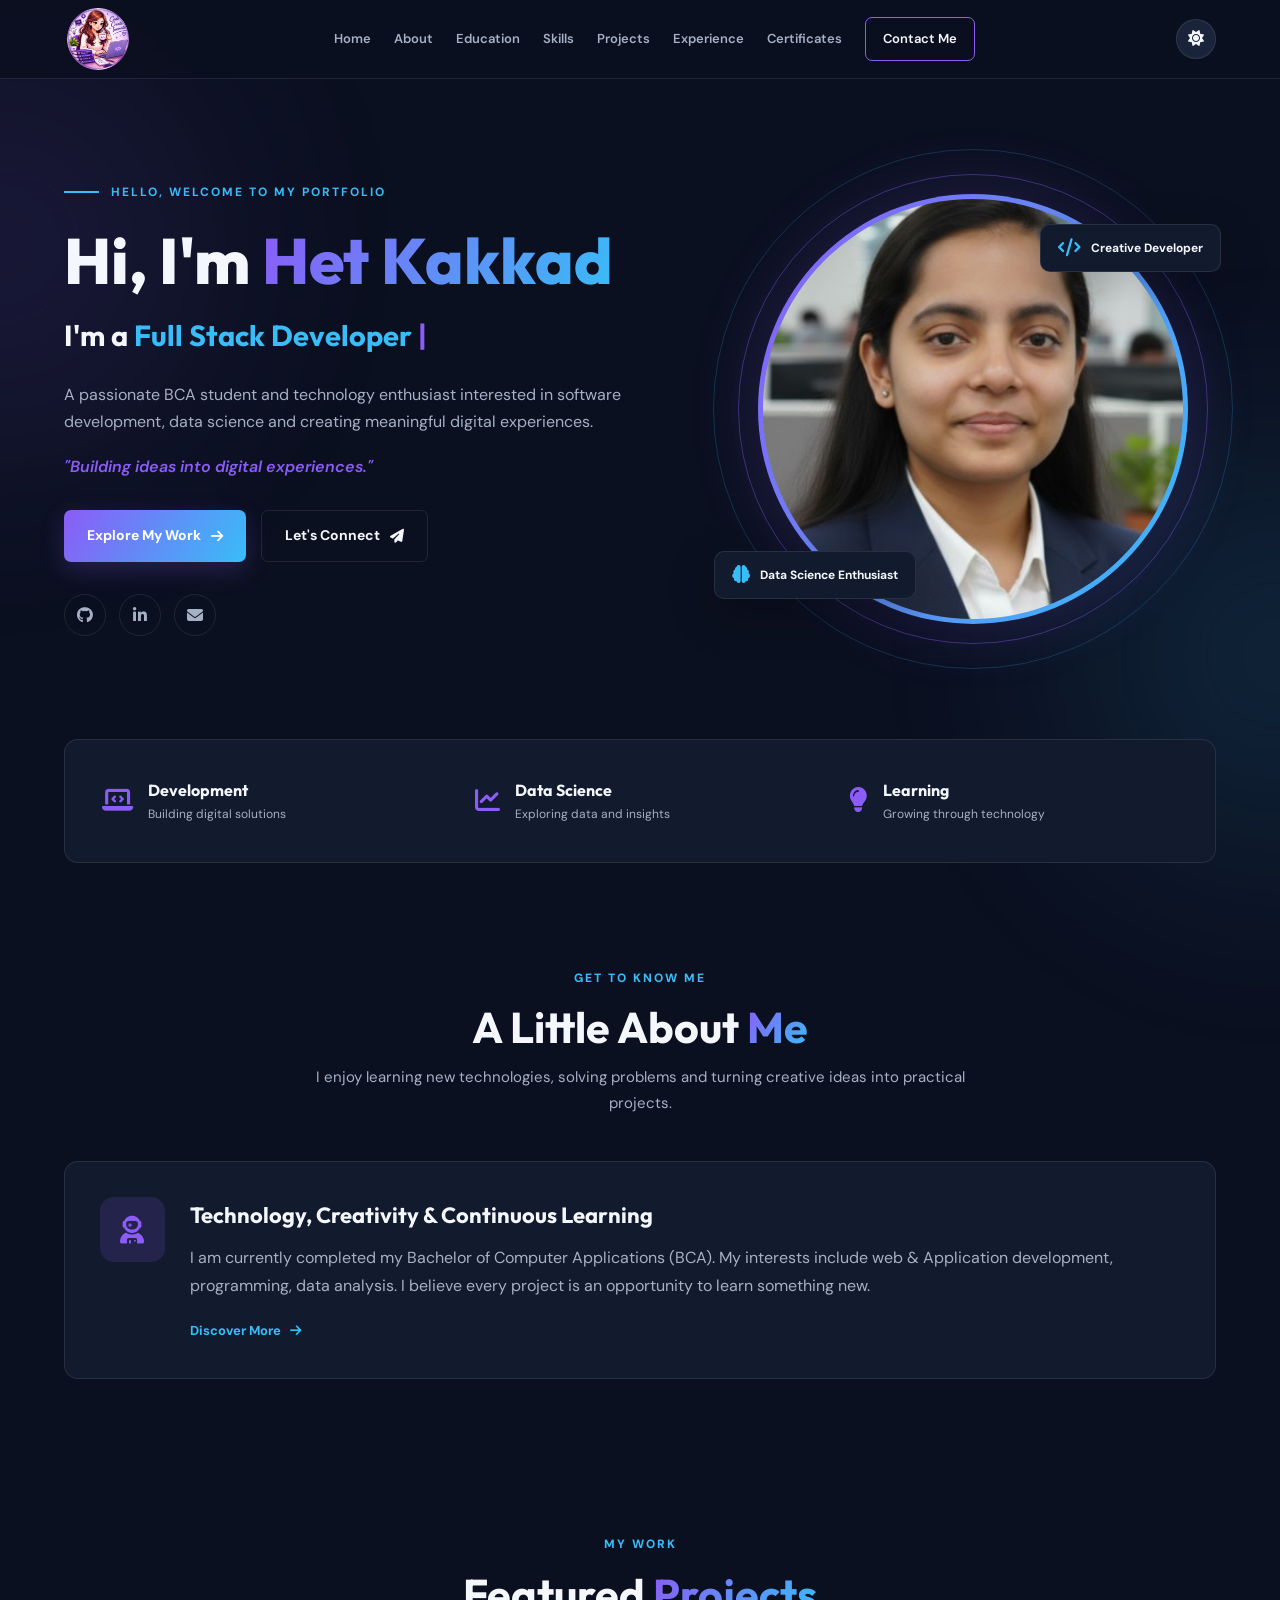
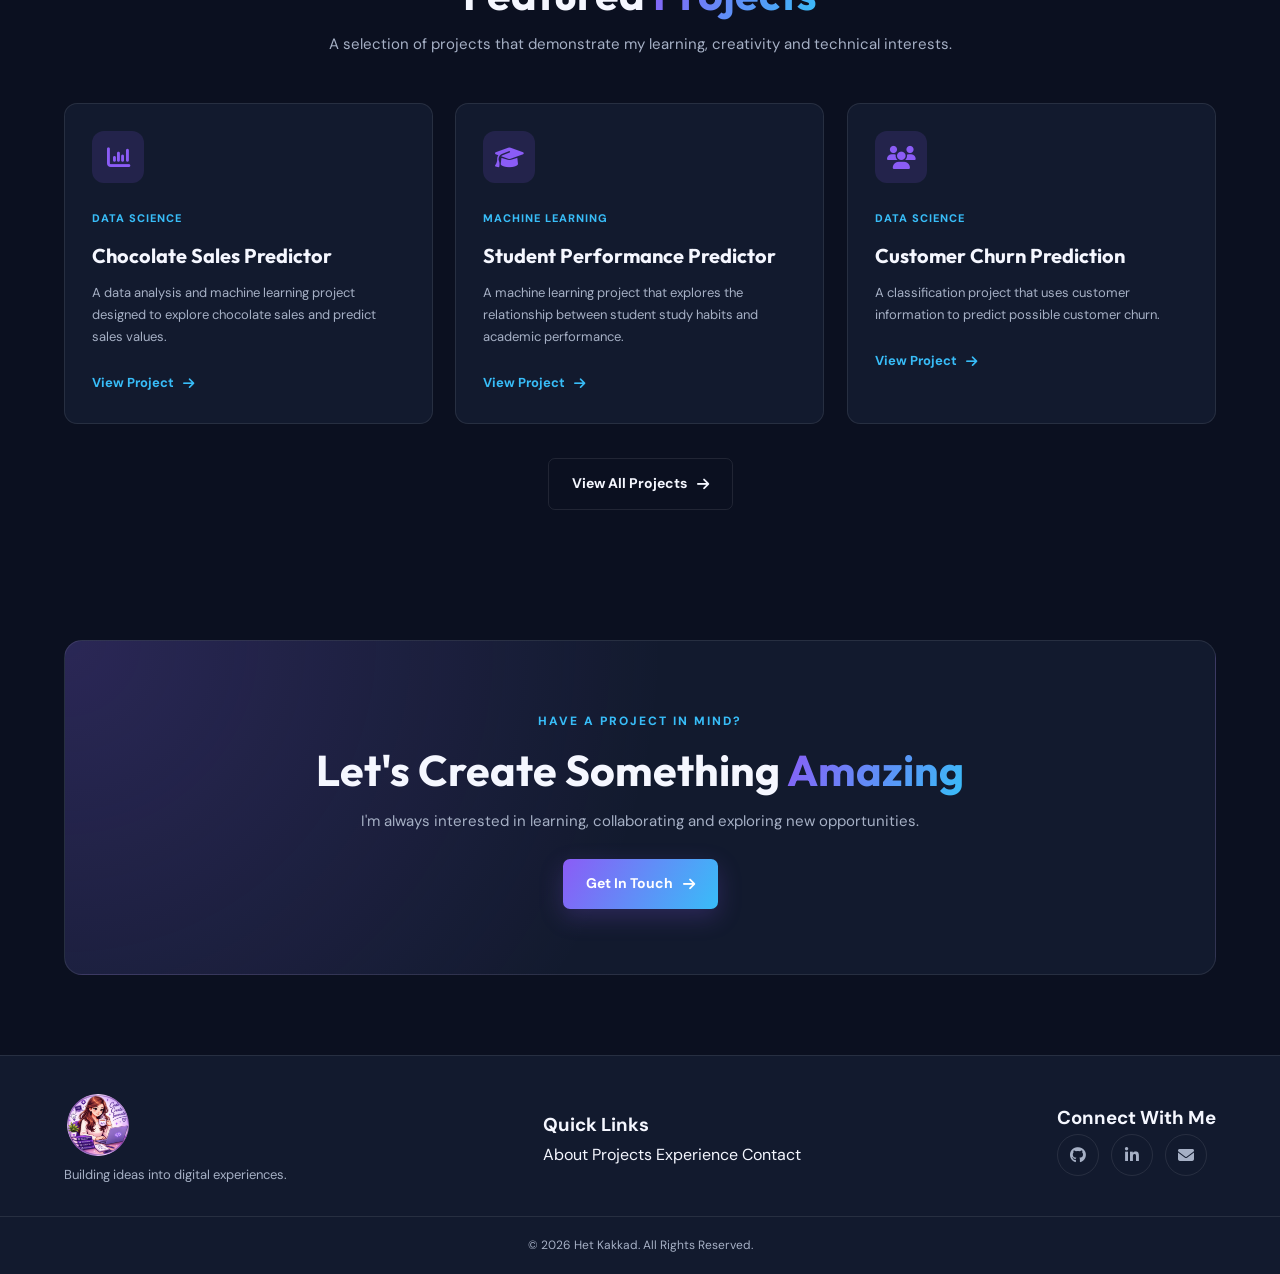
==== index.html @ 0180d745 "Initial Portfolio Website Upload" ====
<!DOCTYPE html>
<html lang="en">
<head>
    <meta charset="UTF-8">
    <meta name="viewport" content="width=device-width, initial-scale=1.0">

    <title>Het Kakkad | Full Stack Developer & Data Science Enthusiast</title>

    <meta name="description"
          content="Explore the portfolio of Het Kakkad, a Full Stack Developer and Data Science Enthusiast. Discover projects, skills, education and experience.">

    <meta name="author" content="Het Kakkad">

    <link rel="icon" href="assets/images/logo.png" type="image/png">

    <!-- Google Fonts -->
    <link rel="preconnect" href="https://fonts.googleapis.com">
    <link rel="preconnect" href="https://fonts.gstatic.com" crossorigin>

    <link href="https://fonts.googleapis.com/css2?family=DM+Sans:wght@400;500;600;700&family=Outfit:wght@400;500;600;700;800&display=swap"
          rel="stylesheet">

    <!-- Font Awesome Icons -->
    <link rel="stylesheet"
          href="https://cdnjs.cloudflare.com/ajax/libs/font-awesome/6.5.2/css/all.min.css">

    <!-- CSS -->
    <link rel="stylesheet" href="css/style.css">
    <link rel="stylesheet" href="css/responsive.css">
    <link rel="stylesheet" href="css/animation.css">
</head>

<body>

    <!-- Background Decoration -->
    <div class="background-glow glow-one"></div>
    <div class="background-glow glow-two"></div>

    <header class="header">
    <nav class="navbar container">

        <!-- Logo -->
        <a href="" class="logo" data-link="home">
           <img src="assets/images/logo.png" alt="Het Kakkad Logo" class="logo-image">
        </a>

        <!-- Navigation Links -->
        <div class="nav-menu" id="navMenu">

            <a href="index.html" class="nav-link" data-page="home" data-link="home">Home</a>

            <a href="myself_showcase/about.html" class="nav-link" data-page="about" data-link="about">About</a>

            <a href="myself_showcase/education.html" class="nav-link" data-page="education" data-link="education">Education</a>

            <a href="myself_showcase/skills.html" class="nav-link" data-page="skills" data-link="skills">Skills</a>

            <a href="myself_showcase/projects.html" class="nav-link" data-page="projects" data-link="projects">Projects</a>

            <a href="myself_showcase/experience.html" class="nav-link" data-page="experience" data-link="experience">Experience</a>

            <a href="myself_showcase/certifications.html" class="nav-link" data-page="certifications" data-link="certifications">Certificates</a>

            <a href="myself_showcase/contact.html" class="nav-link nav-contact" data-page="contact" data-link="contact">Contact Me</a>

        </div>

        <!-- Theme and Mobile Menu -->
        <div class="nav-actions">

            <button class="theme-toggle" id="themeToggle" aria-label="Toggle theme">
                <i class="fas fa-sun"></i>
            </button>

            <button class="menu-toggle" id="menuToggle" aria-label="Open menu">
                <i class="fas fa-bars"></i>
            </button>

        </div>

    </nav>
</header>


    <!-- Home / Hero Section -->
    <main>

        <section class="hero section container" id="home">

            <div class="hero-content">

                <p class="hero-greeting">
                    <span class="greeting-line"></span>
                    HELLO, WELCOME TO MY PORTFOLIO
                </p>

                <h1>
                    Hi, I'm <span class="gradient-text">Het Kakkad</span>
                </h1>

                <h2 class="hero-role">
                    I'm a <span id="typingText">Software Developer</span>
                    <span class="typing-cursor">|</span>
                </h2>

                <p class="hero-description">
                    A passionate BCA student and technology enthusiast
                    interested in software development, data science and
                    creating meaningful digital experiences.
                </p>

                <p class="hero-tagline">
                    "Building ideas into digital experiences."
                </p>

                <div class="hero-buttons">

                    <a href="myself_showcase/projects.html" class="btn btn-primary">
                        Explore My Work
                        <i class="fas fa-arrow-right"></i>
                    </a>

                    <a href="myself_showcase/contact.html" class="btn btn-outline">
                        Let's Connect
                        <i class="fas fa-paper-plane"></i>
                    </a>

                </div>

                <div class="hero-socials">

                    <a href="https://github.com/hetkakkad7205"
                       target="_blank" rel="noopener noreferrer"
                       aria-label="GitHub">
                        <i class="fab fa-github"></i>
                    </a>

                    <a href="https://www.linkedin.com/in/het-kakkad-6ab189360/"
                       target="_blank" rel="noopener noreferrer"
                       aria-label="LinkedIn">
                        <i class="fab fa-linkedin-in"></i>
                    </a>

                    <a href="mailto:het.kakkad7205@gmail.com"
                       aria-label="Email">
                        <i class="fas fa-envelope"></i>
                    </a>

                </div>

            </div>


            <!-- Profile Image -->
            <div class="hero-image-area">

                <div class="profile-decoration decoration-one"></div>
                <div class="profile-decoration decoration-two"></div>

                <div class="profile-image-wrapper">
                    <img
                        src="assets/images/HetProffessional.jpeg"
                        alt="Portrait of Het Kakkad"
                        class="profile-image"
                    >
                </div>


                <div class="floating-card card-top">
                    <i class="fas fa-code"></i>
                    <span>Creative Developer</span>
                </div>

                <div class="floating-card card-bottom">
                    <i class="fas fa-brain"></i>
                    <span>Data Science Enthusiast</span>
                </div>

            </div>

        </section>


        <!-- Quick Introduction -->
        <section class="intro-strip container">

            <div class="intro-item">
                <i class="fas fa-laptop-code"></i>
                <div>
                    <h3>Development</h3>
                    <p>Building digital solutions</p>
                </div>
            </div>

            <div class="intro-item">
                <i class="fas fa-chart-line"></i>
                <div>
                    <h3>Data Science</h3>
                    <p>Exploring data and insights</p>
                </div>
            </div>

            <div class="intro-item">
                <i class="fas fa-lightbulb"></i>
                <div>
                    <h3>Learning</h3>
                    <p>Growing through technology</p>
                </div>
            </div>

        </section>


        <!-- About Preview -->
        <section class="section container home-about">

            <div class="section-heading">

                <span class="section-label">GET TO KNOW ME</span>

                <h2>A Little About <span class="gradient-text">Me</span></h2>

                <p>
                    I enjoy learning new technologies, solving problems
                    and turning creative ideas into practical projects.
                </p>

            </div>

            <div class="about-preview-card">

                <div class="about-preview-icon">
                    <i class="fas fa-user-astronaut"></i>
                </div>

                <div class="about-preview-content">

                    <h3>Technology, Creativity & Continuous Learning</h3>

                    <p>
                        I am currently completed my Bachelor of Computer
                        Applications (BCA). My interests include web & Application
                        development, programming, data analysis. 
                        I believe every project is an
                        opportunity to learn something new.
                    </p>

                    <a href="myself_showcase/about.html" class="text-link">
                        Discover More <i class="fas fa-arrow-right"></i>
                    </a>

                </div>

            </div>

        </section>


        <!-- Featured Projects Preview -->
        <section class="section container">

            <div class="section-heading">

                <span class="section-label">MY WORK</span>

                <h2>Featured <span class="gradient-text">Projects</span></h2>

                <p>
                    A selection of projects that demonstrate my learning,
                    creativity and technical interests.
                </p>

            </div>

            <div class="project-preview-grid">

                <article class="project-preview-card">

                    <div class="project-preview-icon">
                        <i class="fas fa-chart-column"></i>
                    </div>

                    <span class="project-category">Data Science</span>

                    <h3>Chocolate Sales Predictor</h3>

                    <p>
                        A data analysis and machine learning project
                        designed to explore chocolate sales and predict
                        sales values.
                    </p>

                    <a href="myself_showcase/projects.html" class="text-link">
                        View Project <i class="fas fa-arrow-right"></i>
                    </a>

                </article>


                <article class="project-preview-card">

                    <div class="project-preview-icon">
                        <i class="fas fa-graduation-cap"></i>
                    </div>

                    <span class="project-category">Machine Learning</span>

                    <h3>Student Performance Predictor</h3>

                    <p>
                        A machine learning project that explores the
                        relationship between student study habits
                        and academic performance.
                    </p>

                    <a href="myself_showcase/projects.html" class="text-link">
                        View Project <i class="fas fa-arrow-right"></i>
                    </a>

                </article>


                <article class="project-preview-card">

                    <div class="project-preview-icon">
                        <i class="fas fa-users"></i>
                    </div>

                    <span class="project-category">Data Science</span>

                    <h3>Customer Churn Prediction</h3>

                    <p>
                        A classification project that uses customer
                        information to predict possible customer churn.
                    </p>

                    <a href="myself_showcase/projects.html" class="text-link">
                        View Project <i class="fas fa-arrow-right"></i>
                    </a>

                </article>

            </div>

            <div class="center-button">
                <a href="myself_showcase/projects.html" class="btn btn-outline">
                    View All Projects <i class="fas fa-arrow-right"></i>
                </a>
            </div>

        </section>


        <!-- Call To Action -->
        <section class="cta-section container">

            <div class="cta-content">

                <span class="section-label">HAVE A PROJECT IN MIND?</span>

                <h2>Let's Create Something <span class="gradient-text">Amazing</span></h2>

                <p>
                    I'm always interested in learning, collaborating
                    and exploring new opportunities.
                </p>

                <a href="myself_showcase/contact.html" class="btn btn-primary">
                    Get In Touch <i class="fas fa-arrow-right"></i>
                </a>

            </div>

        </section>
        

    </main>


    <!-- Footer -->
    
<footer class="footer">

    <div class="container footer-content">

        <!-- Footer Brand -->
        <div class="footer-brand">

            <a href="" class="logo" data-link="home">
               <img src="assets/images/logo.png" alt="Het Kakkad Logo" class="logo-image">
            </a>

            <p>Building ideas into digital experiences.</p>

        </div>

        <!-- Quick Links -->
        <div class="footer-links">

            <h3>Quick Links</h3>

            <a href="myself_showcase/about.html" data-link="about">About</a>
            <a href="myself_showcase/projects.html" data-link="projects">Projects</a>
            <a href="myself_showcase/experience.html" data-link="experience">Experience</a>
            <a href="myself_showcase/contact.html" data-link="contact">Contact</a>

        </div>

        <!-- Social Links -->
        <div class="footer-social-section">

            <h3>Connect With Me</h3>

            <div class="footer-socials">

                <a href="https://github.com/hetkakkad7205"
                   target="_blank" rel="noopener noreferrer"
                   aria-label="GitHub">
                    <i class="fab fa-github"></i>
                </a>

                <a href="https://www.linkedin.com/in/het-kakkad-6ab189360/"
                   target="_blank" rel="noopener noreferrer"
                   aria-label="LinkedIn">
                    <i class="fab fa-linkedin-in"></i>
                </a>

                <a href="mailto:hetkakkad7205@gmail.com"
                   aria-label="Email">
                    <i class="fas fa-envelope"></i>
                </a>

            </div>

        </div>

    </div>

    <!-- Copyright -->
    <div class="footer-bottom">

        <p>
            &copy; <span class="currentYear"></span>
            Het Kakkad. All Rights Reserved.
        </p>

    </div>

</footer>

<!-- Back to Top -->
<button id="backToTop" class="back-to-top" aria-label="Back to top">
    <i class="fas fa-arrow-up"></i>
</button>



    <!-- Back To Top -->
    <button id="backToTop" class="back-to-top"
            aria-label="Back to top">
        <i class="fas fa-arrow-up"></i>
    </button>


    <!-- JavaScript -->
    <script src="js/theme.js"></script>
    <script src="js/script.js"></script>
    
</body>
</html>
---- css/style.css ----
/* =====================================
   1. GLOBAL SETTINGS
===================================== */

:root {
    --background: #0b1020;
    --surface: #121a2e;
    --surface-light: #19243b;

    --text: #f5f7ff;
    --text-muted: #a6b0c5;

    --primary: #8b5cf6;
    --secondary: #38bdf8;

    --border: rgba(255, 255, 255, 0.09);

    --gradient: linear-gradient(120deg, #8b5cf6, #38bdf8);

    --shadow: 0 15px 45px rgba(0, 0, 0, 0.25);

    --transition: all 0.3s ease;
}

body.light-theme {
    --background: #f5f7fc;
    --surface: #ffffff;
    --surface-light: #edf1fa;

    --text: #172033;
    --text-muted: #647087;

    --primary: #7046e8;
    --secondary: #168acb;

    --border: rgba(20, 30, 50, 0.12);

    --shadow: 0 15px 45px rgba(30, 40, 70, 0.09);
}

* {
    margin: 0;
    padding: 0;
    box-sizing: border-box;
}

html {
    scroll-behavior: smooth;
    scroll-padding-top: 90px;
}

body {
    background: var(--background);
    color: var(--text);
    font-family: "DM Sans", sans-serif;
    line-height: 1.7;
    overflow-x: hidden;
    transition: var(--transition);
}

a {
    text-decoration: none;
    color: inherit;
}

button {
    font: inherit;
}

img {
    max-width: 100%;
    display: block;
}

.container {
    width: min(1150px, 90%);
    margin: auto;
}

.section {
    padding-top: 100px;
    padding-bottom: 50px;
}


/* =====================================
   2. BACKGROUND DECORATION
===================================== */

.background-glow {
    position: fixed;
    width: 400px;
    height: 400px;
    border-radius: 50%;
    filter: blur(120px);
    opacity: 0.13;
    pointer-events: none;
    z-index: -1;
}

.glow-one {
    background: #8b5cf6;
    top: 5%;
    left: -200px;
}

.glow-two {
    background: #38bdf8;
    bottom: 5%;
    right: -200px;
}


/* =====================================
   3. NAVIGATION BAR
===================================== */

.header {
    position: sticky;
    top: 0;
    z-index: 1000;
    background: rgba(11, 16, 32, 0.85);
    backdrop-filter: blur(18px);
    border-bottom: 1px solid var(--border);
}

body.light-theme .header {
    background: rgba(245, 247, 252, 0.88);
}

.navbar {
    min-height: 78px;
    display: flex;
    justify-content: space-between;
    align-items: center;
    gap: 25px;
}

.logo {
    font-family: "Outfit", sans-serif;
    font-size: 30px;
    font-weight: 800;
    letter-spacing: -1px;
}

.logo span {
    color: var(--primary);
}

.nav-menu {
    display: flex;
    align-items: center;
    gap: 23px;
}

.nav-link {
    font-size: 13px;
    font-weight: 600;
    color: var(--text-muted);
    transition: var(--transition);
}

.nav-link:hover,
.nav-link.active {
    color: var(--primary);
}

.nav-contact {
    padding: 10px 17px;
    border: 1px solid var(--primary);
    border-radius: 7px;
    color: var(--text);
}

.nav-contact:hover {
    background: var(--primary);
    color: white;
}

.nav-actions {
    display: flex;
    align-items: center;
    gap: 15px;
}

.theme-toggle,
.menu-toggle {
    background: var(--surface-light);
    border: 1px solid var(--border);
    color: var(--text);
    width: 40px;
    height: 40px;
    border-radius: 50%;
    cursor: pointer;
    transition: var(--transition);
}

.theme-toggle:hover,
.menu-toggle:hover {
    color: var(--primary);
    transform: translateY(-2px);
}

.menu-toggle {
    display: none;
}


/* =====================================
   4. BUTTONS
===================================== */

.btn {
    display: inline-flex;
    justify-content: center;
    align-items: center;
    gap: 10px;
    padding: 13px 23px;
    border-radius: 7px;
    font-weight: 700;
    font-size: 14px;
    transition: var(--transition);
    cursor: pointer;
}

.btn:hover {
    transform: translateY(-4px);
}

.btn-primary {
    background: var(--gradient);
    color: white;
    box-shadow: 0 8px 25px rgba(139, 92, 246, 0.22);
}

.btn-outline {
    border: 1px solid var(--border);
    color: var(--text);
    background: transparent;
}

.btn-outline:hover {
    border-color: var(--primary);
    color: var(--primary);
}


/* =====================================
   5. HERO SECTION
===================================== */

.hero {
    min-height: 650px;
    display: grid;
    grid-template-columns: 1.1fr 0.9fr;
    align-items: center;
    gap: 70px;
    padding-top: 80px;
    padding-bottom: 80px;
}

.hero-greeting {
    display: flex;
    align-items: center;
    gap: 12px;
    color: var(--secondary);
    font-size: 12px;
    letter-spacing: 2px;
    font-weight: 700;
    margin-bottom: 22px;
}

.greeting-line {
    width: 35px;
    height: 2px;
    background: var(--secondary);
}

.hero h1 {
    font-family: "Outfit", sans-serif;
    font-size: clamp(42px, 5vw, 68px);
    line-height: 1.12;
    font-weight: 800;
    margin-bottom: 15px;
}

.gradient-text {
    background: var(--gradient);
    background-clip: text;
    -webkit-background-clip: text;
    color: transparent;
}

.hero-role {
    font-family: "Outfit", sans-serif;
    font-size: clamp(20px, 2.5vw, 29px);
    margin-bottom: 20px;
}

#typingText {
    color: var(--secondary);
}

.typing-cursor {
    color: var(--primary);
    animation: blink 0.8s infinite;
}

.hero-description {
    max-width: 570px;
    color: var(--text-muted);
    font-size: 16px;
    margin-bottom: 18px;
}

.hero-tagline {
    font-style: italic;
    color: var(--primary);
    font-weight: 600;
    margin-bottom: 30px;
}

.hero-buttons {
    display: flex;
    flex-wrap: wrap;
    gap: 15px;
}

.hero-socials {
    display: flex;
    gap: 13px;
    margin-top: 32px;
}

.hero-socials a,
.footer-socials a {
    width: 42px;
    height: 42px;
    display: grid;
    place-items: center;
    border: 1px solid var(--border);
    border-radius: 50%;
    color: var(--text-muted);
    transition: var(--transition);
}

.hero-socials a:hover,
.footer-socials a:hover {
    color: white;
    background: var(--primary);
    border-color: var(--primary);
    transform: translateY(-4px);
}



/* =====================================
   6. PROFILE IMAGE
===================================== */

.hero-image-area {
    position: relative;
    display: flex;
    justify-content: center;
    align-items: center;
    min-height: 500px;
    width: 100%;
}

.profile-image-wrapper {
    width: 430px;
    height: 430px;
    max-width: 100%;
    aspect-ratio: 1 / 1;

    /* Keep the gradient border */
    padding: 5px;
    border-radius: 50%;
    background: var(--gradient);

    box-shadow: 0 0 70px rgba(139, 92, 246, 0.2);

    display: flex;
    justify-content: center;
    align-items: center;

    overflow: hidden;
    position: relative;
    z-index: 2;
    flex-shrink: 0;
}

.profile-image {
    width: 100%;
    height: 100%;
    display: block;

    border-radius: 50%;

    /* Fill the circular frame without colored gaps */
    object-fit: cover;
    object-position: center 30%;
}

.profile-decoration {
    position: absolute;
    border: 1px solid var(--primary);
    border-radius: 50%;
    opacity: 0.4;
    pointer-events: none;
}

.decoration-one {
    width: 470px;
    height: 470px;
}

.decoration-two {
    width: 520px;
    height: 520px;
    border-color: var(--secondary);
    opacity: 0.2;
}

.floating-card {
    position: absolute;
    z-index: 3;
    display: flex;
    align-items: center;
    gap: 10px;
    padding: 13px 17px;
    background: var(--surface);
    border: 1px solid var(--border);
    border-radius: 10px;
    box-shadow: var(--shadow);
    font-size: 12px;
    font-weight: 700;
}

.floating-card i {
    color: var(--secondary);
    font-size: 18px;
}

.card-top {
    top: 65px;
    right: -5px;
}

.card-bottom {
    bottom: 60px;
    left: -15px;
}


/* =====================================
   7. INTRO STRIP
===================================== */

.intro-strip {
    display: grid;
    grid-template-columns: repeat(3, 1fr);
    gap: 20px;
    padding: 25px;
    border: 1px solid var(--border);
    border-radius: 14px;
    background: var(--surface);
}

.intro-item {
    display: flex;
    align-items: center;
    gap: 15px;
    padding: 12px;
}

.intro-item > i {
    font-size: 25px;
    color: var(--primary);
}

.intro-item h3 {
    font-family: "Outfit", sans-serif;
    font-size: 16px;
}

.intro-item p {
    color: var(--text-muted);
    font-size: 12px;
}


/* =====================================
   8. SECTION HEADINGS
===================================== */

.section-heading {
    text-align: center;
    max-width: 700px;
    margin: 0 auto 45px;
}

.section-label {
    color: var(--secondary);
    font-size: 12px;
    font-weight: 800;
    letter-spacing: 2px;
}

.section-heading h2,
.cta-content h2 {
    font-family: "Outfit", sans-serif;
    font-size: clamp(30px, 4vw, 43px);
    line-height: 1.2;
    margin: 12px 0;
}

.section-heading p,
.cta-content p {
    color: var(--text-muted);
    font-size: 15px;
}


/* =====================================
   9. ABOUT PREVIEW
===================================== */

.about-preview-card {
    display: flex;
    gap: 25px;
    align-items: flex-start;
    background: var(--surface);
    border: 1px solid var(--border);
    padding: 35px;
    border-radius: 14px;
    transition: var(--transition);
}

.about-preview-card:hover {
    transform: translateY(-5px);
    border-color: var(--primary);
}

.about-preview-icon {
    min-width: 65px;
    height: 65px;
    display: grid;
    place-items: center;
    border-radius: 14px;
    background: rgba(139, 92, 246, 0.14);
    color: var(--primary);
    font-size: 28px;
}

.about-preview-content h3 {
    font-family: "Outfit", sans-serif;
    font-size: 22px;
    margin-bottom: 10px;
}

.about-preview-content p {
    color: var(--text-muted);
    margin-bottom: 17px;
}

.text-link {
    display: inline-flex;
    gap: 9px;
    align-items: center;
    color: var(--secondary);
    font-weight: 700;
    font-size: 13px;
    transition: var(--transition);
}

.text-link:hover {
    color: var(--primary);
    gap: 14px;
}


/* =====================================
   10. PROJECT PREVIEW
===================================== */

.project-preview-grid {
    display: grid;
    grid-template-columns: repeat(3, 1fr);
    gap: 22px;
}

.project-preview-card {
    background: var(--surface);
    border: 1px solid var(--border);
    border-radius: 13px;
    padding: 27px;
    transition: var(--transition);
}

.project-preview-card:hover {
    transform: translateY(-8px);
    border-color: var(--primary);
    box-shadow: var(--shadow);
}

.project-preview-icon {
    width: 52px;
    height: 52px;
    display: grid;
    place-items: center;
    border-radius: 12px;
    background: rgba(139, 92, 246, 0.14);
    color: var(--primary);
    font-size: 23px;
    margin-bottom: 20px;
}

.project-category {
    font-size: 11px;
    color: var(--secondary);
    font-weight: 800;
    text-transform: uppercase;
    letter-spacing: 1px;
}

.project-preview-card h3 {
    font-family: "Outfit", sans-serif;
    font-size: 20px;
    margin: 9px 0;
}

.project-preview-card p {
    font-size: 13px;
    color: var(--text-muted);
    margin-bottom: 20px;
}

.center-button {
    text-align: center;
    margin-top: 35px;
}


/* =====================================
   11. CALL TO ACTION
===================================== */

.cta-section {
    margin-top: 80px;
    margin-bottom: 80px;
    padding: 65px 30px;
    text-align: center;
    background:
        radial-gradient(circle at top left, rgba(139, 92, 246, 0.2), transparent 50%),
        var(--surface);
    border: 1px solid var(--border);
    border-radius: 18px;
}

.cta-content {
    max-width: 650px;
    margin: auto;
}

.cta-content p {
    margin-bottom: 25px;
}


/* =====================================
   12. FOOTER
===================================== */

.footer {
    background: var(--surface);
    border-top: 1px solid var(--border);
    padding-top: 35px;
}

.footer-content {
    display: flex;
    justify-content: space-between;
    align-items: center;
    padding-bottom: 30px;
}

.footer-brand p {
    color: var(--text-muted);
    font-size: 13px;
}

.footer-socials {
    display: flex;
    gap: 12px;
}

.footer-bottom {
    border-top: 1px solid var(--border);
    padding: 18px;
    text-align: center;
}

.footer-bottom p {
    color: var(--text-muted);
    font-size: 12px;
}


/* =====================================
   13. BACK TO TOP
===================================== */

.back-to-top {
    position: fixed;
    right: 25px;
    bottom: 25px;
    width: 45px;
    height: 45px;
    border: none;
    border-radius: 50%;
    background: var(--gradient);
    color: white;
    cursor: pointer;
    opacity: 0;
    visibility: hidden;
    transform: translateY(15px);
    transition: var(--transition);
    z-index: 500;
}

.back-to-top.show {
    opacity: 1;
    visibility: visible;
    transform: translateY(0);
}


/* =====================================
   14. GENERAL PAGE ELEMENTS
===================================== */

.page-hero {
    padding: 100px 0 55px;
    text-align: center;
}

.page-hero h1 {
    font-family: "Outfit", sans-serif;
    font-size: clamp(36px, 5vw, 55px);
    margin: 12px 0;
}

.page-hero p {
    color: var(--text-muted);
    max-width: 650px;
    margin: auto;
}

.content-card {
    background: var(--surface);
    border: 1px solid var(--border);
    border-radius: 13px;
    padding: 28px;
    transition: var(--transition);
}

.content-card:hover {
    border-color: var(--primary);
    transform: translateY(-4px);
}

.page-content {
    padding-bottom: 100px;
}

.muted-text {
    color: var(--text-muted);
}


/* =====================================
   15. ANIMATIONS
===================================== */

@keyframes blink {
    50% {
        opacity: 0;
    }
}

@keyframes float {
    0%, 100% {
        transform: translateY(0);
    }

    50% {
        transform: translateY(-12px);
    }
}

.floating-card {
    animation: float 4s ease-in-out infinite;
}

.card-bottom {
    animation-delay: 1s;
}


/* =====================================
   16. ACCESSIBILITY
===================================== */

a:focus-visible,
button:focus-visible {
    outline: 3px solid var(--secondary);
    outline-offset: 4px;
}

::selection {
    background: var(--primary);
    color: white;
}


/* =====================================
   INNER PAGE LAYOUTS
===================================== */

.about-page-grid {
    display: grid;
    grid-template-columns: 0.8fr 1.2fr;
    gap: 50px;
    align-items: center;
}


.about-photo {
    height: 430px;
    padding: 8px;
    background: var(--gradient);
    border-radius: 18px;
    overflow: hidden;
}

.about-photo img {
    width: 100%;
    height: 100%;
    object-fit: cover;
    object-position: center 30%;
    border-radius: 13px;
}


.about-page-text h2 {
    font-family: "Outfit", sans-serif;
    font-size: 34px;
    margin: 10px 0;
}

.about-page-text h3 {
    font-size: 17px;
    color: var(--secondary);
    margin-bottom: 20px;
}

.about-page-text p {
    color: var(--text-muted);
    margin-bottom: 15px;
}

.about-page-text .btn {
    margin-top: 12px;
}

.inner-heading {
    margin-top: 80px;
}

.info-grid {
    display: grid;
    grid-template-columns: repeat(4, 1fr);
    gap: 20px;
}

.info-card i {
    font-size: 28px;
    color: var(--primary);
    margin-bottom: 15px;
}

.info-card h3,
.tool-card h3 {
    font-family: "Outfit", sans-serif;
    margin-bottom: 8px;
}

.info-card p {
    color: var(--text-muted);
    font-size: 13px;
}


/* =====================================
   EDUCATION TIMELINE
===================================== */

.timeline {
    max-width: 850px;
    margin: auto;
    position: relative;
    padding-left: 40px;
}

.timeline::before {
    content: "";
    position: absolute;
    left: 13px;
    top: 0;
    bottom: 0;
    width: 2px;
    background: var(--primary);
    opacity: 0.5;
}

.timeline-item {
    position: relative;
    margin-bottom: 30px;
}

.timeline-icon {
    position: absolute;
    left: -56px;
    top: 22px;
    width: 38px;
    height: 38px;
    display: grid;
    place-items: center;
    border-radius: 50%;
    background: var(--primary);
    color: white;
    border: 4px solid var(--background);
}

.timeline-item h2 {
    font-family: "Outfit", sans-serif;
    font-size: 22px;
    margin: 9px 0;
}

.timeline-item h3 {
    font-size: 15px;
    color: var(--secondary);
    margin-bottom: 5px;
}

.timeline-item p {
    margin-top: 10px;
    color: var(--text-muted);
}

.education-note {
    display: flex;
    gap: 20px;
    align-items: center;
    margin-top: 45px;
}

.education-note > i {
    color: var(--primary);
    font-size: 30px;
}


/* =====================================
   SKILLS
===================================== */

.skills-grid {
    display: grid;
    grid-template-columns: repeat(4, 1fr);
    gap: 20px;
}

.skill-card {
    text-align: center;
}

.skill-card i {
    color: var(--primary);
    font-size: 37px;
    margin-bottom: 15px;
}

.skill-card h3 {
    font-family: "Outfit", sans-serif;
}

.skill-card p {
    font-size: 12px;
    color: var(--text-muted);
}

.tools-grid {
    display: grid;
    grid-template-columns: repeat(4, 1fr);
    gap: 15px;
}

.tool-card {
    display: flex;
    align-items: center;
    gap: 12px;
}

.tool-card i {
    font-size: 23px;
    color: var(--secondary);
}

.tool-card h3 {
    font-size: 15px;
    margin: 0;
}

.skills-disclaimer {
    font-size: 12px;
    margin-top: 25px;
}


/* =====================================
   PROJECTS
===================================== */

.project-filters {
    display: flex;
    justify-content: center;
    flex-wrap: wrap;
    gap: 12px;
    margin-bottom: 35px;
}

.filter-btn {
    padding: 10px 18px;
    border: 1px solid var(--border);
    background: var(--surface);
    color: var(--text-muted);
    border-radius: 30px;
    cursor: pointer;
    transition: var(--transition);
    font-weight: 600;
    font-size: 13px;
}

.filter-btn:hover,
.filter-btn.active {
    background: var(--primary);
    color: white;
    border-color: var(--primary);
}

.projects-grid {
    display: grid;
    grid-template-columns: repeat(3, 1fr);
    gap: 22px;
}

.project-card {
    transition: opacity 0.25s ease, transform 0.25s ease;
}

.project-card.hidden {
    display: none;
}

.project-image-placeholder {
    height: 150px;
    display: grid;
    place-items: center;
    border-radius: 9px;
    margin-bottom: 20px;
    background: linear-gradient(135deg, rgba(139, 92, 246, 0.22), rgba(56, 189, 248, 0.15));
    color: var(--primary);
    font-size: 45px;
}

.project-card h3 {
    font-family: "Outfit", sans-serif;
    font-size: 20px;
    margin: 9px 0;
}

.project-card p {
    font-size: 13px;
    color: var(--text-muted);
    margin-bottom: 15px;
}

.project-card .details-btn {
    border: none;
    background: none;
    padding: 0;
    cursor: pointer;
}

.project-note {
    margin-top: 25px;
    font-size: 12px;
}


/* =====================================
   PROJECT MODAL
===================================== */

.modal {
    display: none;
    position: fixed;
    inset: 0;
    z-index: 2000;
    padding: 20px;
    background: rgba(0, 0, 0, 0.75);
    align-items: center;
    justify-content: center;
}

.modal.open {
    display: flex;
}

.modal-content {
    width: min(600px, 100%);
    max-height: 85vh;
    overflow-y: auto;
    background: var(--surface);
    border: 1px solid var(--border);
    border-radius: 15px;
    padding: 35px;
    position: relative;
}

.modal-content h2 {
    font-family: "Outfit", sans-serif;
    font-size: 27px;
    margin: 12px 0;
}

.modal-content h3 {
    margin-top: 25px;
}

.modal-content p {
    color: var(--text-muted);
    margin-top: 12px;
}

.modal-content .btn {
    margin-top: 25px;
}

.modal-close {
    position: absolute;
    top: 10px;
    right: 17px;
    border: none;
    background: none;
    color: var(--text);
    font-size: 32px;
    cursor: pointer;
}


/* =====================================
   CERTIFICATES AND RESUME
===================================== */

.certificate-grid {
    display: grid;
    grid-template-columns: repeat(3, 1fr);
    gap: 22px;
}

.certificate-icon {
    width: 55px;
    height: 55px;
    display: grid;
    place-items: center;
    background: rgba(139, 92, 246, 0.14);
    color: var(--primary);
    border-radius: 12px;
    font-size: 26px;
    margin-bottom: 18px;
}

.certificate-card h3 {
    font-family: "Outfit", sans-serif;
    margin-bottom: 10px;
}

.certificate-card p {
    color: var(--text-muted);
    font-size: 13px;
    margin-bottom: 8px;
}

.certificate-card .text-link {
    margin-top: 15px;
}

.styled-list {
    padding-left: 22px;
    color: var(--text-muted);
}

.styled-list li {
    padding: 7px 0;
}

.resume-card {
    display: flex;
    align-items: center;
    gap: 20px;
}

.resume-card > i {
    font-size: 40px;
    color: var(--primary);
}

.resume-card > div:nth-child(2) {
    flex: 1;
}

.resume-card h3 {
    font-family: "Outfit", sans-serif;
}

.resume-card p {
    font-size: 13px;
}

.resume-actions {
    display: flex;
    flex-wrap: wrap;
    gap: 10px;
}


/* =====================================
   CONTACT
===================================== */

.contact-layout {
    display: grid;
    grid-template-columns: 0.9fr 1.1fr;
    gap: 35px;
    align-items: start;
}

.contact-information h2 {
    font-family: "Outfit", sans-serif;
    font-size: 31px;
    margin: 12px 0;
}

.contact-information > p {
    margin-bottom: 25px;
}

.contact-info-card {
    display: flex;
    align-items: center;
    gap: 18px;
    margin-bottom: 15px;
    transition: var(--transition);
}

.contact-info-card:hover {
    transform: translateX(5px);
    border-color: var(--primary);
}

.contact-info-card > i {
    width: 48px;
    height: 48px;
    display: grid;
    place-items: center;
    background: rgba(139, 92, 246, 0.14);
    color: var(--primary);
    border-radius: 10px;
    font-size: 21px;
}

.contact-info-card h3 {
    font-family: "Outfit", sans-serif;
    font-size: 16px;
}

.contact-info-card p {
    color: var(--text-muted);
    font-size: 13px;
}

.contact-form-card h2 {
    font-family: "Outfit", sans-serif;
    margin-bottom: 5px;
}

.contact-form-card > p {
    margin-bottom: 25px;
}

.form-group {
    margin-bottom: 18px;
}

.form-group label {
    display: block;
    font-weight: 600;
    font-size: 13px;
    margin-bottom: 7px;
}

.form-group input,
.form-group textarea {
    width: 100%;
    padding: 13px 15px;
    border: 1px solid var(--border);
    border-radius: 8px;
    outline: none;
    background: var(--background);
    color: var(--text);
    font: inherit;
    font-size: 14px;
    transition: var(--transition);
}

.form-group textarea {
    resize: vertical;
    min-height: 130px;
}

.form-group input:focus,
.form-group textarea:focus {
    border-color: var(--primary);
    box-shadow: 0 0 0 3px rgba(139, 92, 246, 0.12);
}

.form-submit {
    border: none;
}

.form-status {
    margin-top: 15px;
    font-size: 13px;
    color: var(--secondary);
}

.form-note {
    font-size: 11px;
    color: var(--text-muted);
    margin-top: 12px;
}


/* =====================================
   SMALL SCREEN ADDITIONS
===================================== */

@media (max-width: 850px) {
    .about-page-grid,
    .contact-layout {
        grid-template-columns: 1fr;
    }

    .about-photo {
        max-width: 400px;
        margin: auto;
        width: 100%;
    }

    .info-grid,
    .skills-grid,
    .tools-grid,
    .certificate-grid,
    .projects-grid {
        grid-template-columns: repeat(2, 1fr);
    }

    .resume-card {
        flex-wrap: wrap;
    }
}

@media (max-width: 600px) {
    .info-grid,
    .skills-grid,
    .tools-grid,
    .certificate-grid,
    .projects-grid {
        grid-template-columns: 1fr;
    }

    .timeline {
        padding-left: 32px;
    }

    .timeline-icon {
        left: -48px;
    }

    .education-note {
        align-items: flex-start;
    }

    .resume-actions {
        width: 100%;
    }

    .resume-actions .btn {
        flex: 1;
    }

    .modal-content {
        padding: 25px 20px;
    }
}


/* =====================================
   PORTFOLIO LOGO
===================================== */

.logo {
    width: 68px;
    height: 68px;
    display: inline-flex;
    align-items: center;
    justify-content: center;
    flex-shrink: 0;

    border-radius: 50%;
    overflow: hidden;
    padding: 3px;

    transition: all 0.3s ease;
}

.logo img {
    width: 100%;
    height: 100%;
    object-fit: contain;
    border-radius: 50%;
    display: block;
}

/* Light Theme */
[data-theme="light"] .logo {
    background: #fff8ff;
    border: 2px solid #c49be8;
    box-shadow: 0 3px 14px rgba(125, 70, 170, 0.15);
}

/* Dark Theme */
[data-theme="dark"] .logo {
    background: #171326;
    border: 2px solid #a879ed;
    box-shadow: 0 0 16px rgba(168, 121, 237, 0.35);
}

/* Hover */
.logo:hover {
    transform: scale(1.07);
}
---- css/responsive.css ----
/* =========================================
   RESPONSIVE DESIGN - HET KAKKAD PORTFOLIO
========================================= */

* {
    box-sizing: border-box;
}

img {
    max-width: 100%;
}

.container {
    width: min(90%, 1200px);
    margin-left: auto;
    margin-right: auto;
}

body {
    overflow-x: hidden;
}

section {
    scroll-margin-top: 90px;
}

/* =========================================
   LARGE DESKTOPS - 1400px AND ABOVE
========================================= */

@media screen and (min-width: 1400px) {
    .container {
        max-width: 1300px;
    }

    .hero {
        gap: 70px;
    }

    .hero h1 {
        font-size: 3.8rem;
    }
}

/* =========================================
   LAPTOPS - 1025px TO 1200px
========================================= */

@media screen and (max-width: 1200px) {
    .container {
        width: 92%;
    }

    .hero {
        gap: 35px;
    }

    .hero h1 {
        font-size: 3rem;
    }

    .profile-image-wrapper {
        width: 360px;
        height: 360px;
    }

    .decoration-one {
        width: 390px;
        height: 390px;
    }

    .decoration-two {
        width: 440px;
        height: 440px;
    }

    .project-preview-grid {
        grid-template-columns: repeat(3, minmax(0, 1fr));
    }
}

/* =========================================
   TABLETS - 768px TO 1024px
========================================= */

@media screen and (max-width: 1024px) {
    .navbar {
        gap: 15px;
    }

    .logo {
        width: 58px;
        height: 58px;
    }

    .nav-menu {
        gap: 12px;
    }

    .nav-link {
        font-size: 0.82rem;
    }

    .hero {
        min-height: auto;
        padding-top: 70px;
        padding-bottom: 70px;
        gap: 25px;
    }

    .hero h1 {
        font-size: 2.7rem;
    }

    .hero-role {
        font-size: 1.5rem;
    }

    .hero-image-area {
        min-height: 430px;
    }

    .profile-image-wrapper {
        width: 320px;
        height: 320px;
    }

    .decoration-one {
        width: 350px;
        height: 350px;
    }

    .decoration-two {
        width: 400px;
        height: 400px;
    }

    .intro-strip {
        grid-template-columns: repeat(2, 1fr);
        gap: 25px;
    }

    .project-preview-grid {
        grid-template-columns: repeat(2, minmax(0, 1fr));
    }

    .footer-content {
        flex-wrap: wrap;
        gap: 35px;
    }
}

/* =========================================
   MOBILE AND SMALL TABLETS - 767px BELOW
========================================= */

@media screen and (max-width: 767px) {
    .container {
        width: 92%;
    }

    /* HEADER */

    .header {
        position: relative;
        z-index: 1000;
    }

    .navbar {
        min-height: 75px;
        justify-content: space-between;
        position: relative;
    }

    .logo {
        width: 55px;
        height: 55px;
    }

    .nav-actions {
        display: flex;
        align-items: center;
        gap: 12px;
    }

    .menu-toggle {
        display: flex;
        align-items: center;
        justify-content: center;
        cursor: pointer;
    }

    .nav-menu {
        display: none;
        position: absolute;
        top: 100%;
        left: 0;
        right: 0;
        width: 100%;
        flex-direction: column;
        align-items: stretch;
        gap: 0;
        padding: 12px;
        border-radius: 14px;
        background: var(--surface);
        box-shadow: 0 10px 30px rgba(0, 0, 0, 0.12);
        z-index: 1001;
    }

    .nav-menu.active {
        display: flex;
    }

    .nav-link {
        display: block;
        width: 100%;
        padding: 13px 15px;
        text-align: center;
    }

    /* HERO */

    .hero {
        display: flex;
        flex-direction: column;
        text-align: center;
        padding-top: 55px;
        padding-bottom: 55px;
        gap: 35px;
    }

    .hero-content {
        width: 100%;
        order: 1;
    }

    .hero-greeting {
        justify-content: center;
        font-size: 0.8rem;
    }

    .hero h1 {
        font-size: clamp(2rem, 8vw, 2.8rem);
        line-height: 1.2;
    }

    .hero-role {
        font-size: clamp(1.2rem, 5vw, 1.6rem);
    }

    .hero-description {
        font-size: 0.95rem;
        line-height: 1.8;
    }

    .hero-tagline {
        font-size: 0.95rem;
    }

    .hero-buttons {
        justify-content: center;
        flex-wrap: wrap;
        gap: 12px;
    }

    .hero-socials {
        justify-content: center;
    }

    /* PROFILE IMAGE */

    .hero-image-area {
        width: 100%;
        min-height: 390px;
        display: flex;
        justify-content: center;
        align-items: center;
        order: 2;
    }

    .profile-image-wrapper {
        width: min(78vw, 340px);
        height: auto;
        aspect-ratio: 1 / 1;
        padding: 5px;
    }

    .profile-image {
        width: 100%;
        height: 100%;
        object-fit: cover;
        object-position: center 30%;
    }

    .decoration-one {
        width: min(85vw, 370px);
        height: min(85vw, 370px);
    }

    .decoration-two {
        width: min(95vw, 420px);
        height: min(95vw, 420px);
    }

    .floating-card {
        font-size: 0.75rem;
        padding: 9px 12px;
    }

    .card-top {
        top: 15px;
        right: 0;
    }

    .card-bottom {
        bottom: 15px;
        left: 0;
    }

    /* INTRODUCTION */

    .intro-strip {
        grid-template-columns: 1fr;
        gap: 20px;
    }

    .intro-item {
        justify-content: flex-start;
    }

    /* SECTIONS */

    .section {
        padding-top: 55px;
        padding-bottom: 55px;
    }

    .section-heading h2 {
        font-size: clamp(1.7rem, 7vw, 2.3rem);
    }

    .section-heading p {
        font-size: 0.93rem;
        line-height: 1.7;
    }

    /* ABOUT */

    .about-preview-card {
        flex-direction: column;
        text-align: center;
        padding: 25px 20px;
    }

    .about-preview-content {
        width: 100%;
    }

    .about-page-grid,
    .contact-layout {
        grid-template-columns: 1fr;
    }

    .about-photo {
        max-width: 400px;
        margin: auto;
        width: 100%;
    }

    /* GRIDS */

    .info-grid,
    .skills-grid,
    .tools-grid,
    .certificate-grid,
    .projects-grid {
        grid-template-columns: repeat(2, 1fr);
    }

    /* PROJECT CARDS */

    .project-preview-grid {
        grid-template-columns: 1fr;
        gap: 20px;
    }

    .project-preview-card {
        width: 100%;
    }

    /* BUTTONS */

    .center-button {
        margin-top: 25px;
    }

    .btn {
        max-width: 100%;
        justify-content: center;
    }

    /* CTA */

    .cta-section {
        padding: 40px 20px;
        text-align: center;
    }

    .cta-content h2 {
        font-size: 1.9rem;
    }

    /* FOOTER */

    .footer-content {
        flex-direction: column;
        text-align: center;
        gap: 30px;
    }

    .footer-brand,
    .footer-links,
    .footer-social-section {
        align-items: center;
    }

    .footer-socials {
        justify-content: center;
    }

    .footer-bottom {
        padding: 18px 12px;
        text-align: center;
    }

    .back-to-top {
        right: 15px;
        bottom: 15px;
    }

    .resume-card {
        flex-wrap: wrap;
    }
}

/* =========================================
   SMALL MOBILE PHONES - 480px BELOW
========================================= */

@media screen and (max-width: 480px) {
    .container {
        width: 90%;
    }

    .navbar {
        min-height: 68px;
    }

    .logo {
        width: 48px;
        height: 48px;
    }

    .theme-toggle,
    .menu-toggle {
        width: 38px;
        height: 38px;
    }

    .hero {
        padding-top: 40px;
        gap: 30px;
    }

    .hero h1 {
        font-size: 2rem;
    }

    .hero-description {
        font-size: 0.9rem;
    }

    .hero-image-area {
        min-height: 330px;
    }

    .profile-image-wrapper {
        width: min(78vw, 290px);
    }

    .decoration-one {
        width: min(86vw, 320px);
        height: min(86vw, 320px);
    }

    .decoration-two {
        width: min(96vw, 360px);
        height: min(96vw, 360px);
    }

    .floating-card {
        font-size: 0.68rem;
        padding: 7px 9px;
    }

    .hero-buttons {
        flex-direction: column;
        align-items: stretch;
    }

    .hero-buttons .btn {
        width: 100%;
    }

    .intro-item {
        padding: 15px;
    }

    .section-heading h2 {
        font-size: 1.7rem;
    }

    .info-grid,
    .skills-grid,
    .tools-grid,
    .certificate-grid,
    .projects-grid {
        grid-template-columns: 1fr;
    }

    .project-preview-card {
        padding: 22px 18px;
    }

    .cta-content h2 {
        font-size: 1.6rem;
    }

    .footer-bottom p {
        font-size: 0.8rem;
    }

    .resume-actions {
        width: 100%;
    }

    .resume-actions .btn {
        flex: 1;
    }
}

/* =========================================
   VERY SMALL PHONES - 360px BELOW
========================================= */

@media screen and (max-width: 360px) {
    .container {
        width: 94%;
    }

    .hero h1 {
        font-size: 1.75rem;
    }

    .hero-role {
        font-size: 1.1rem;
    }

    .hero-image-area {
        min-height: 280px;
    }

    .profile-image-wrapper {
        width: 230px;
        height: 230px;
    }

    .decoration-one {
        width: 250px;
        height: 250px;
    }

    .decoration-two {
        width: 280px;
        height: 280px;
    }

    .hero-greeting {
        font-size: 0.68rem;
    }

    .project-preview-card {
        padding: 18px 14px;
    }

    .floating-card {
        font-size: 0.62rem;
        padding: 6px 7px;
    }
}
---- css/animation.css ----
/* Elements become visible when JavaScript adds .visible */

.reveal {
    opacity: 0;
    transform: translateY(25px);
    transition: opacity 0.7s ease, transform 0.7s ease;
}

.reveal.visible {
    opacity: 1;
    transform: translateY(0);
}

/* Small hover movement */

.project-preview-card,
.content-card,
.about-preview-card {
    will-change: transform;
}

/* Animated decorative background */

.background-glow {
    animation: glowMove 12s ease-in-out infinite alternate;
}

@keyframes glowMove {
    from {
        transform: translate(0, 0);
    }

    to {
        transform: translate(40px, -30px);
    }
}
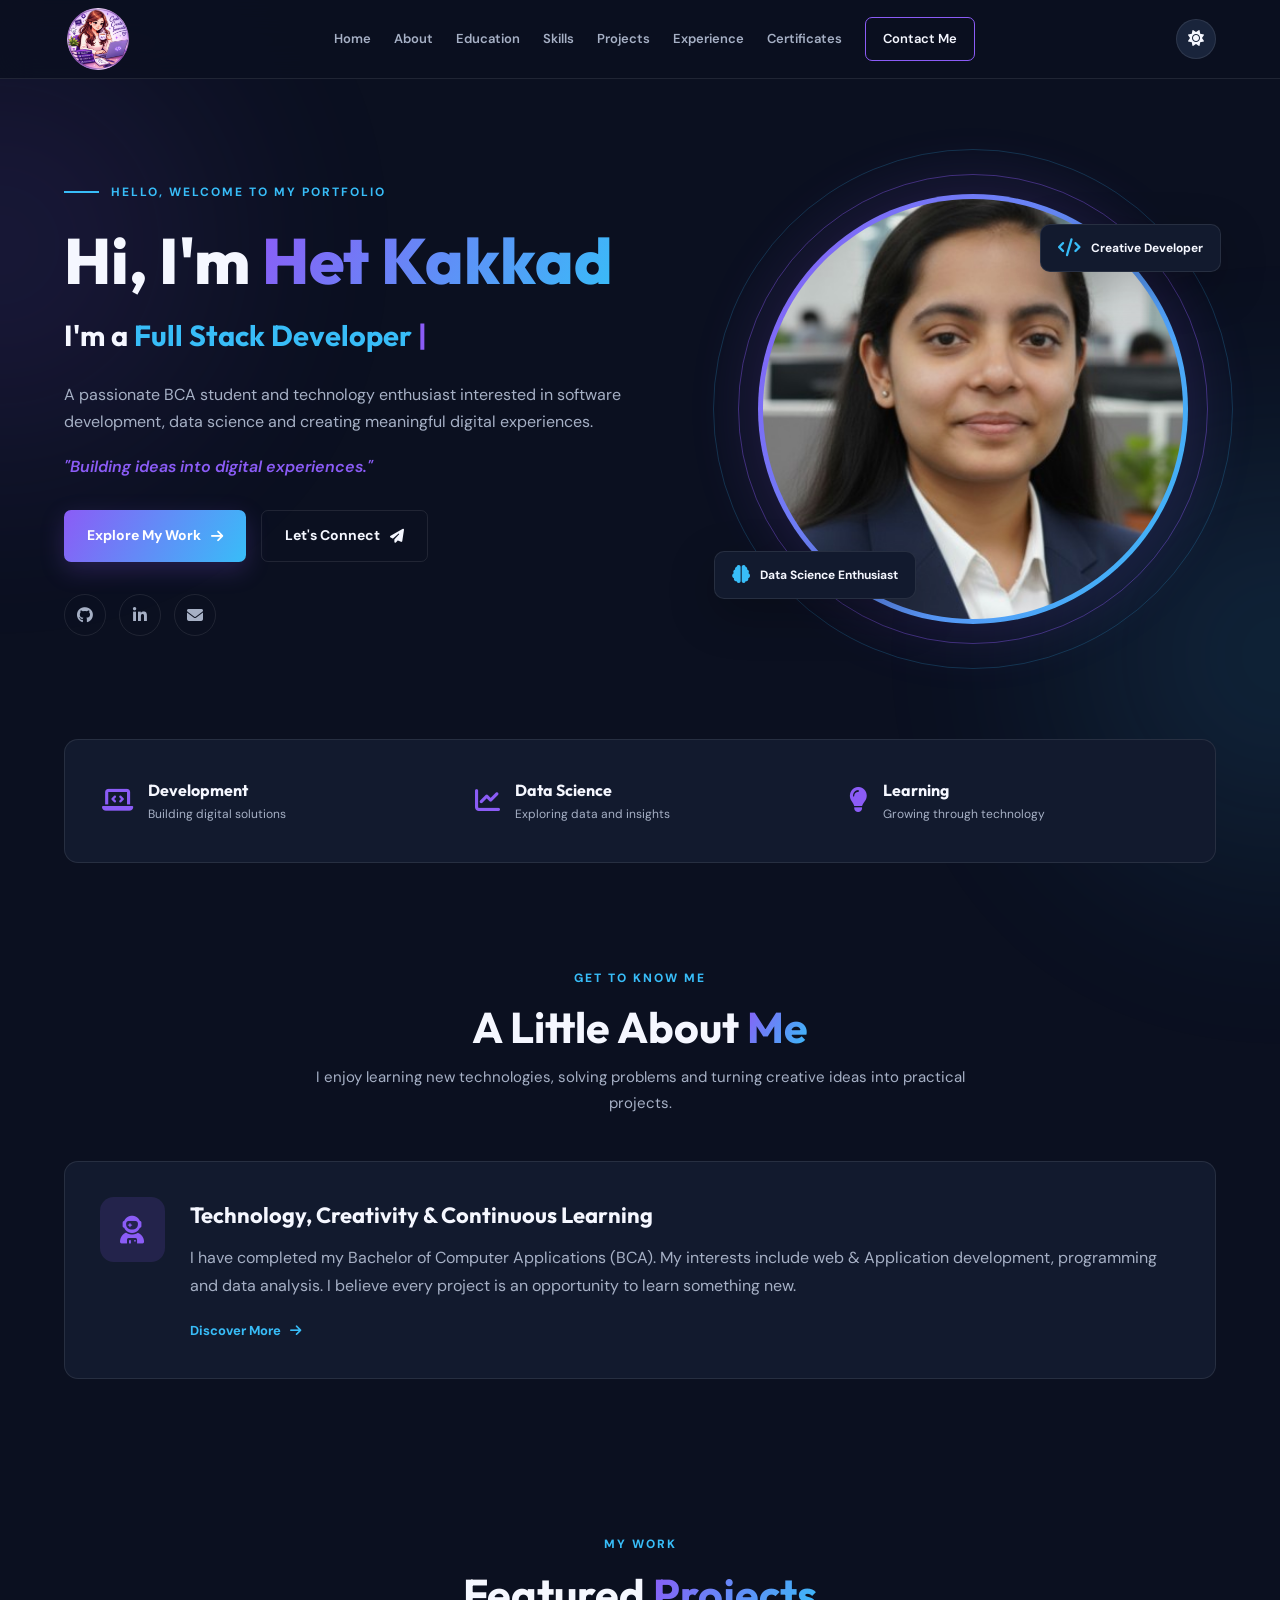
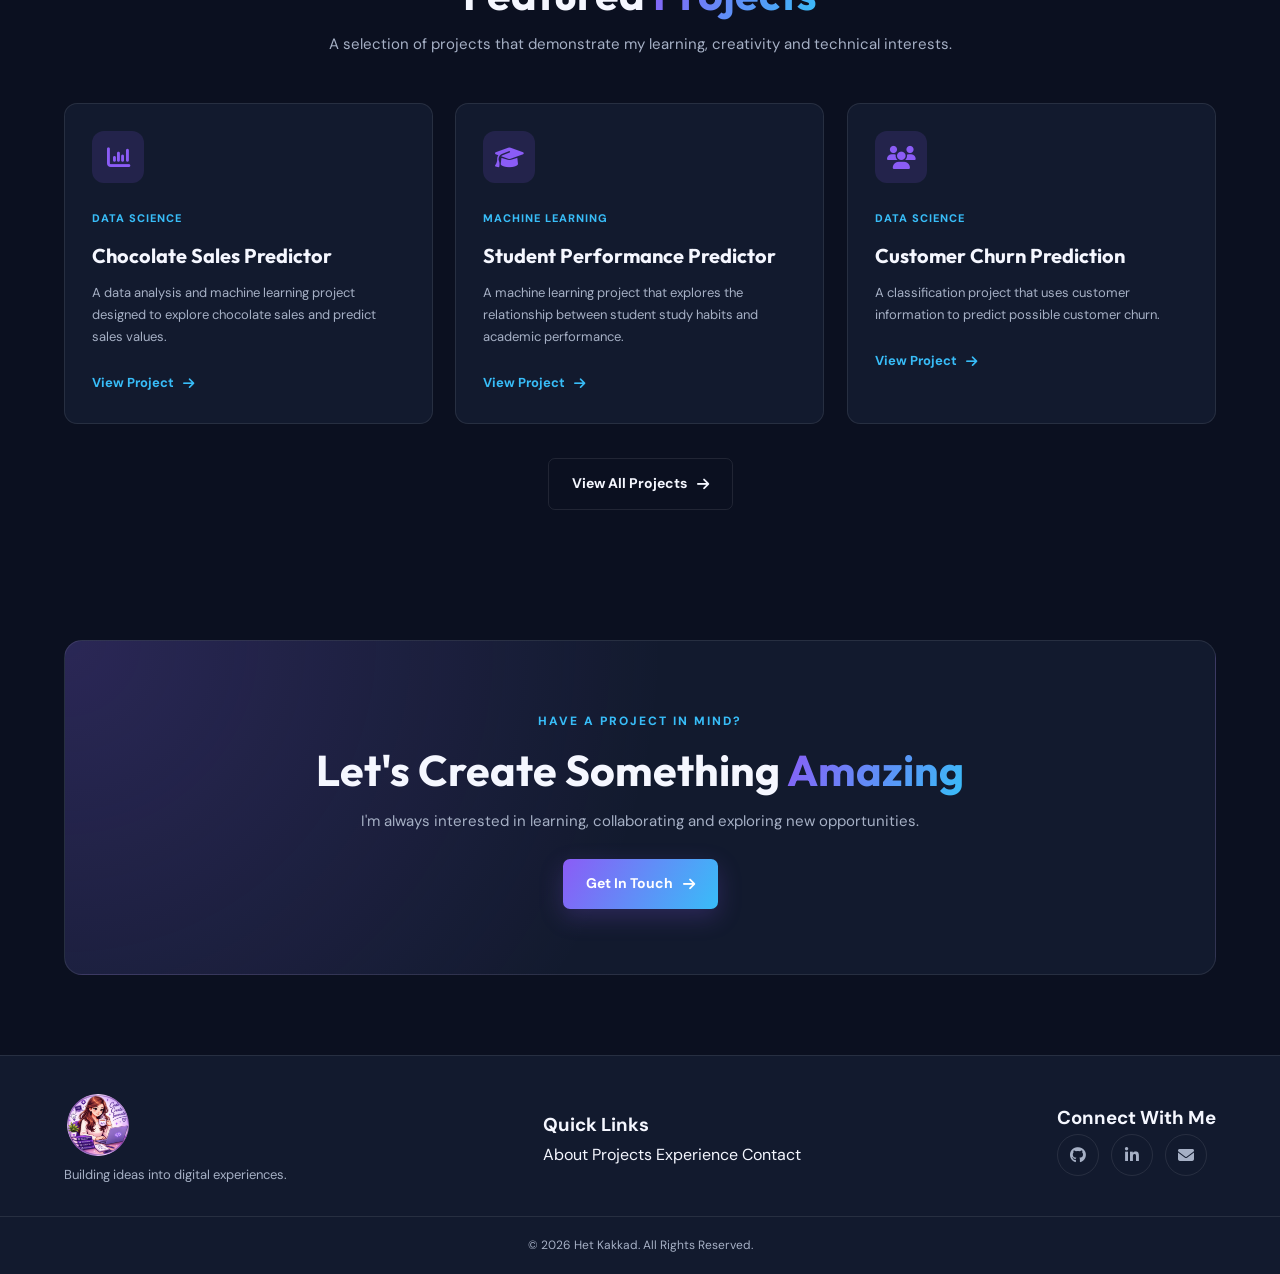
==== commit 67b0862e: "Fix grammar in personal introduction section" ====
--- a/index.html
+++ b/index.html
@@ -239,9 +239,9 @@
                     <h3>Technology, Creativity & Continuous Learning</h3>
 
                     <p>
-                        I am currently completed my Bachelor of Computer
+                        I have completed my Bachelor of Computer
                         Applications (BCA). My interests include web & Application
-                        development, programming, data analysis. 
+                        development, programming and data analysis. 
                         I believe every project is an
                         opportunity to learn something new.
                     </p>
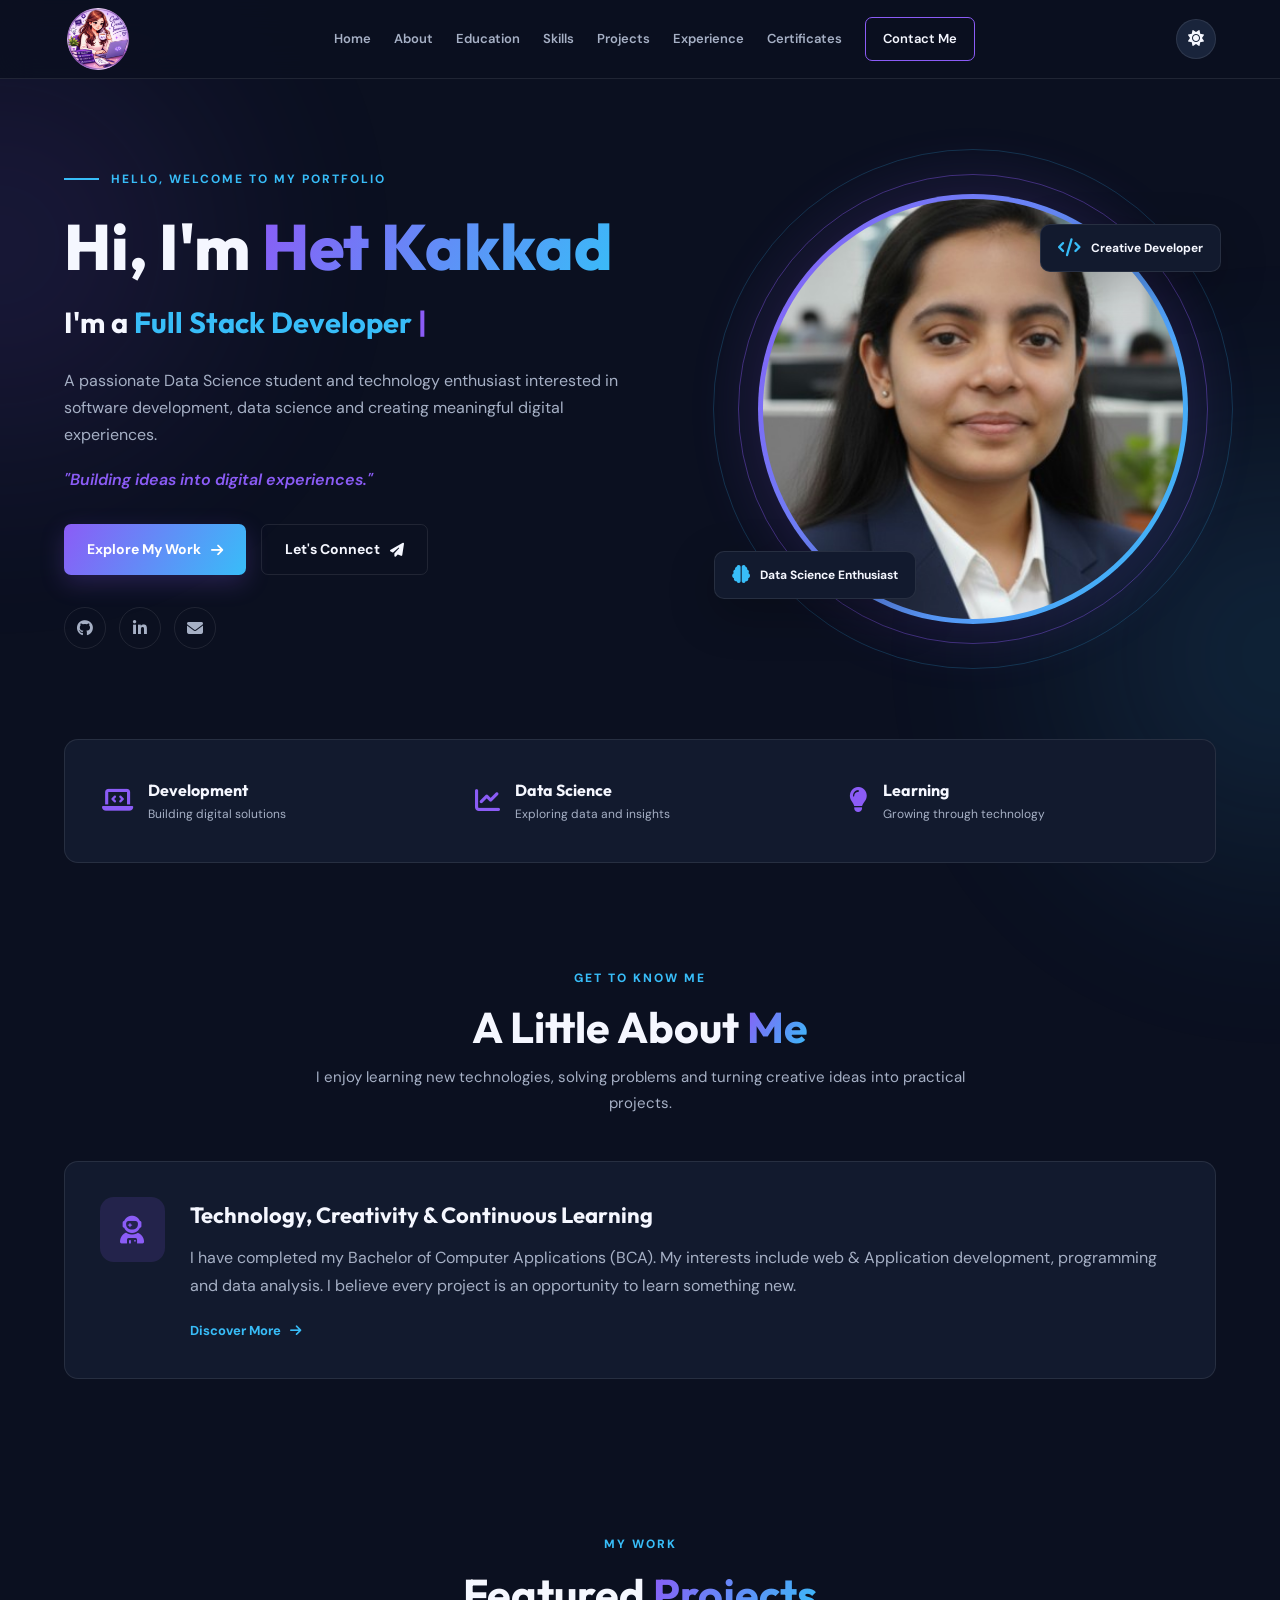
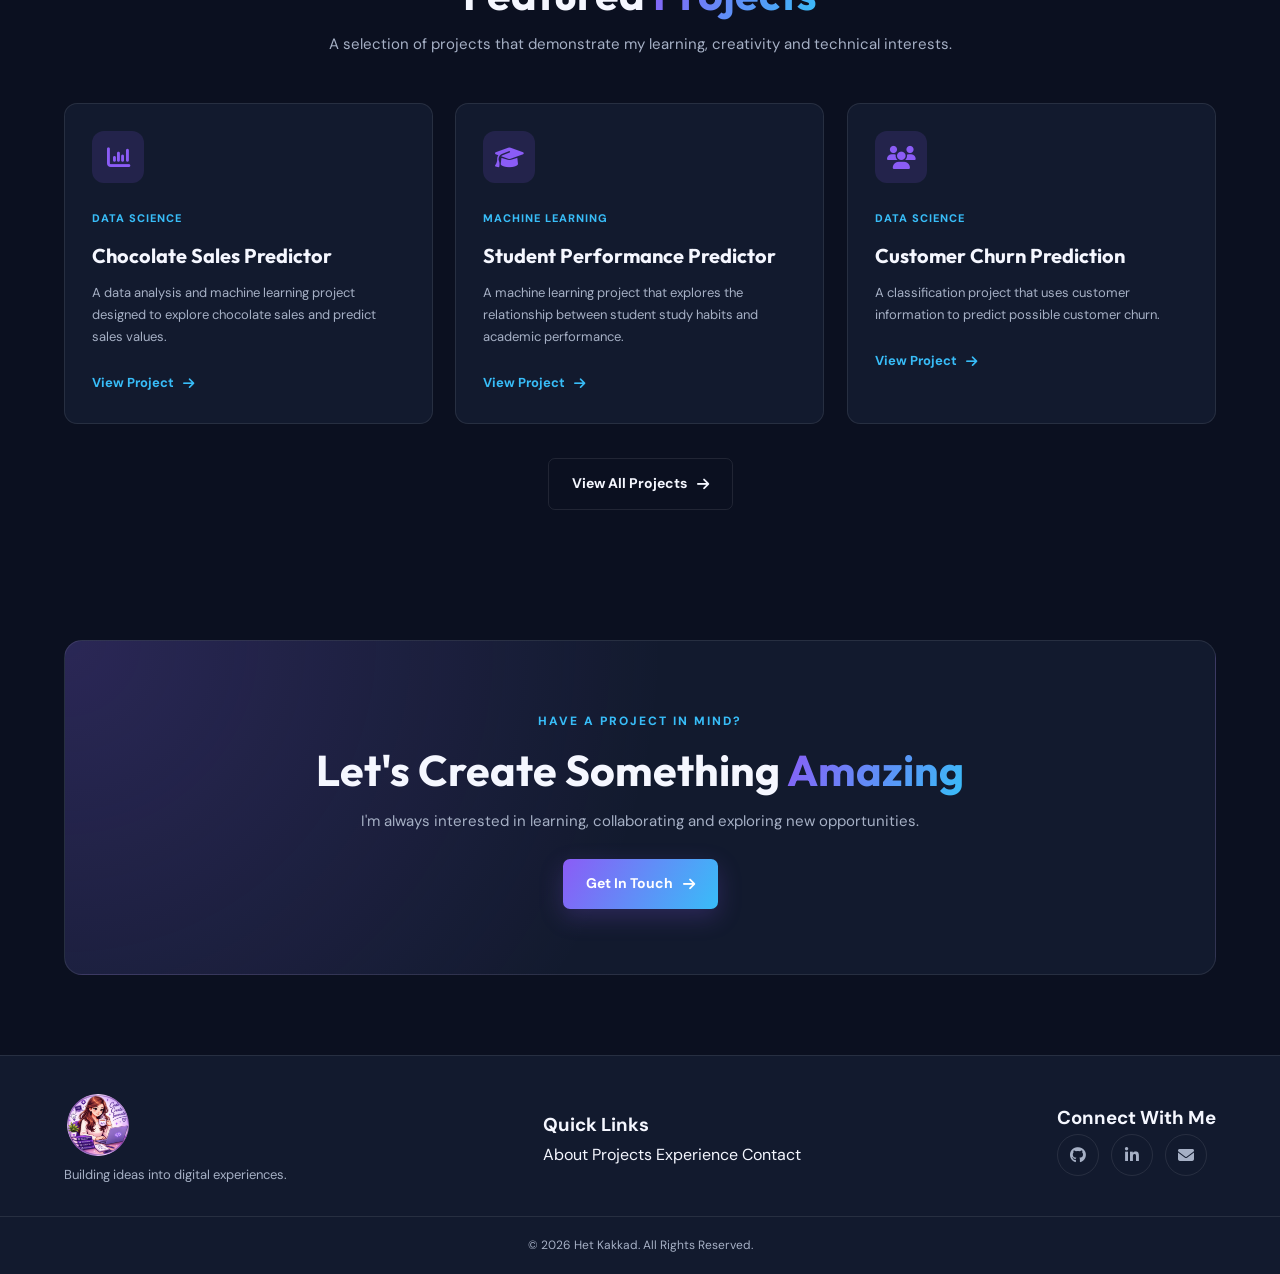
==== commit 2963356d: "Update description from BCA to Data Science student" ====
--- a/index.html
+++ b/index.html
@@ -105,7 +105,7 @@
                 </h2>
 
                 <p class="hero-description">
-                    A passionate BCA student and technology enthusiast
+                    A passionate Data Science student and technology enthusiast
                     interested in software development, data science and
                     creating meaningful digital experiences.
                 </p>
